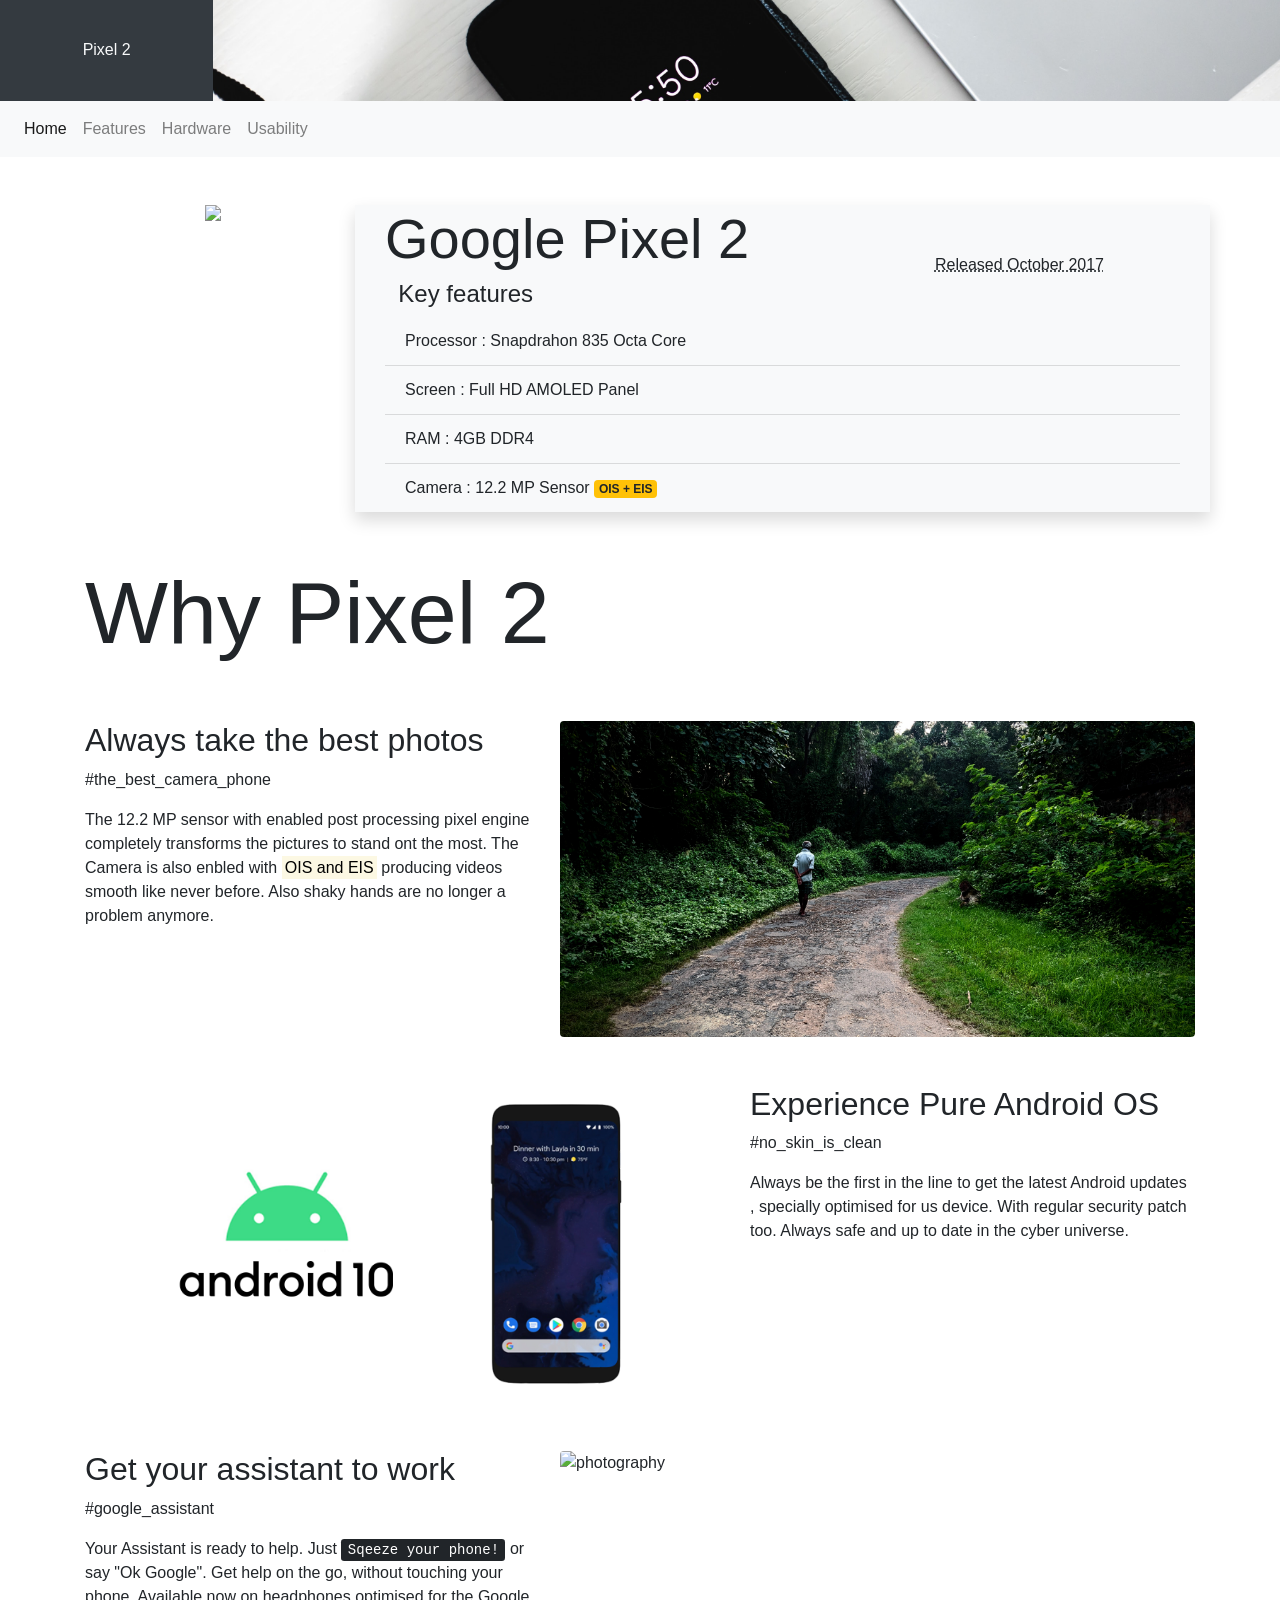
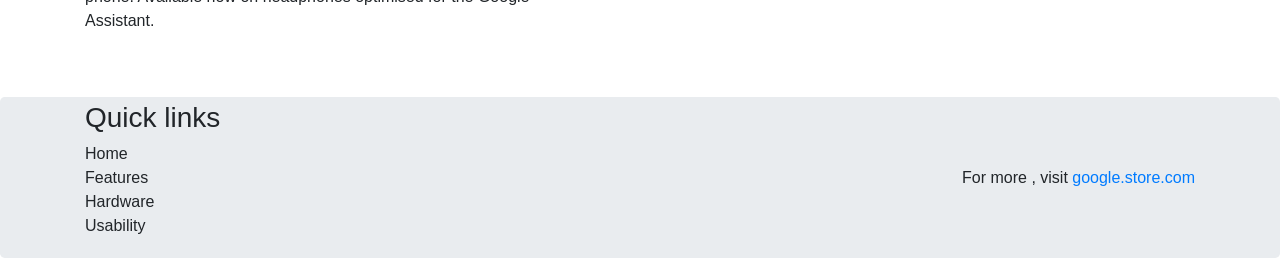
==== index.html @ 6c817c19 "Add files via upload" ====
<!doctype html>
<html lang="en">
  <head>
    <!-- Required meta tags -->
    <meta charset="utf-8">
    <meta name="viewport" content="width=device-width, initial-scale=1, shrink-to-fit=no">

    <!-- Bootstrap CSS -->
    <link rel="stylesheet" href="https://maxcdn.bootstrapcdn.com/bootstrap/4.0.0/css/bootstrap.min.css" integrity="sha384-Gn5384xqQ1aoWXA+058RXPxPg6fy4IWvTNh0E263XmFcJlSAwiGgFAW/dAiS6JXm" crossorigin="anonymous">
    <link rel="stylesheet" href="css/custom.css" >


    <title>Pixel 2</title>
  </head>
  <body>
    <div class="container-fluid">
      <div class="row" >

          <div class="container-fluid col-4 col-sm-2 py-5-custom text-center bg-dark text-light" id="pixel2">
            <p class="mb-0">Pixel 2</p>
          </div>
          
        <div class = "container-fluid col-8 col-sm-10 cover">
        
        </div>
      </div>
    </div>


    <nav class="navbar navbar-expand-sm bg-light navbar-light mb-5 sticky-top">
      <button class="navbar-toggler" type="button" data-toggle = "collapse" data-target = "#Navbar">
        <span class="navbar-toggler-icon"></span>
      </button>
      <h3 class="mr-auto ml-3 mb-0 d-sm-none">Home</h3>
      <div class="collapse navbar-collapse" id="Navbar">
        <ul class="navbar-nav">
          <li class="nav-item active">
            <a class="nav-link" href="#">Home</a>
          </li>
          <li class="nav-item">
            <a class="nav-link" href="#">Features</a>
          </li>
          <li class="nav-item">
            <a class="nav-link" href="#">Hardware</a>
          </li>
          <li class="nav-item">
            <a class="nav-link" href="#">Usability</a>
          </li>
        </ul>
      </div>
    </nav>


    
    

    <div class="container">
      <div class="row ">
        <div class="col-sm-3 d-flex justify-content-center">
            <img id="product-image" src="https://rukminim1.flixcart.com/image/832/832/j8esr680/mobile/f/m/d/google-pixel-2-na-original-imaeyfsxhfqwqbr5.jpeg?q=70" class="img-fluid">
        </div>
        <div class="col-sm-9 bg-light shadow ">
          <div class="container-fluid">


            <div class="row">
              <div class="col-8">
                <h1 class="display-4">Google Pixel 2 </h1>
              </div>
              <div class="col-4">
                <p class="mb-0 mt-5"><abbr title="3 years">Released October 2017</abbr></p>
              </div>
            </div>

            <div class="row">
              <div class=" col-6 ">
                <h4 class="text-weight-light">&nbsp Key features</h4>
              </div>
            </div>

            <div class="row">
              <div class=" col-12 ">
                <ul class="list-group list-group-flush">
                  <li class="list-group-item bg-light">Processor : Snapdrahon 835 Octa Core</li>
                  <li class="list-group-item bg-light">Screen : Full HD AMOLED Panel</li>
                  <li class="list-group-item bg-light">RAM : 4GB DDR4</li>
                  <li class="list-group-item bg-light">Camera : 12.2 MP Sensor <span class="badge badge-warning">OIS + EIS</span></li>
                </ul>
              </div>
            </div>

          </div>
        </div>

        <div class="container">
          <div class="row mt-5">
            
            <div class=" col-12">
              <h2 class="display-2" id = "why">Why Pixel 2</h2>
            </div>
        
          </div>
          <div class="row mt-5">
    
            <div class="col-sm-5">
              <h2>Always take the best photos</h2>
              <p mt-3><abbr>#the_best_camera_phone</abbr></p>
              <p>The 12.2 MP sensor with enabled post processing pixel engine completely 
                transforms the pictures to stand ont the most.
                The Camera is also enbled with <mark>OIS and EIS</mark> producing videos
                smooth like never before. Also shaky hands are no longer a problem anymore.
              </p>
            </div>

            <div class="col-sm-7">
              <img src = "images/photography.jpg" alt = "photography" class="rounded dblock mx-auto img-fluid">
            </div>
            

          </div>

          <div class="row mt-5">

            <div class="col-sm-7 order-2 order-sm-1">
              <img src = "images/android-10.jpg" alt = "photography" class="rounded dblock mx-auto img-fluid">
            </div>

            <div class="col-sm-5 order-1 order-sm-2">
              <h2>Experience Pure Android OS</h2>
              <p mt-3><abbr>#no_skin_is_clean</abbr></p>
              <p>
                Always be the first in the line to get the latest Android updates
                , specially optimised for us device. With regular security patch too.
                Always safe and up to date in the cyber universe.
              </p>
            </div>
            

          </div>

          <div class="row mt-5">

            <div class="col-sm-5">
              <h2>Get your assistant to work</h2>
              <p mt-3><abbr>#google_assistant</abbr></p>
              <p>
                Your Assistant is ready to help. Just <kbd>Sqeeze your phone!</kbd> or say "Ok Google".
                Get help on the go, without touching your phone.
                Available now on headphones optimised for the Google Assistant.
              </p>
            </div>
            
            <div class="col-sm-7">
              <img src = "https://miro.medium.com/max/1400/1*iQ7hgqKPFrL4UNUx3tS-lA.gif" alt = "photography" class="rounded dblock mx-auto img-fluid">
            </div>

          </div>


        </div>
      </div>
    </div>


    <footer class="jumbotron mt-5 pt-1 pb-1 mb-0">
      <div class="container">
        <div class="row align-items-center justify-content-between d-flex">

          <div class="col-sm-auto">
            <h3>Quick links</h3>
            <ul class="list-unstyled">
              <li>Home</li>
              <li>Features</li>
              <li>Hardware</li>
              <li>Usability</li>
            </ul>
          </div>

          <div class=" col-sm-auto">
            For more , visit <a href="#">google.store.com</a>

          </div>

        </div>
      </div>
    </footer>

  



    <!-- Optional JavaScript -->
    <!-- jQuery first, then Popper.js, then Bootstrap JS -->
    <script src="https://code.jquery.com/jquery-3.2.1.slim.min.js" integrity="sha384-KJ3o2DKtIkvYIK3UENzmM7KCkRr/rE9/Qpg6aAZGJwFDMVNA/GpGFF93hXpG5KkN" crossorigin="anonymous"></script>
    <script src="https://cdnjs.cloudflare.com/ajax/libs/popper.js/1.12.9/umd/popper.min.js" integrity="sha384-ApNbgh9B+Y1QKtv3Rn7W3mgPxhU9K/ScQsAP7hUibX39j7fakFPskvXusvfa0b4Q" crossorigin="anonymous"></script>
    <script src="https://maxcdn.bootstrapcdn.com/bootstrap/4.0.0/js/bootstrap.min.js" integrity="sha384-JZR6Spejh4U02d8jOt6vLEHfe/JQGiRRSQQxSfFWpi1MquVdAyjUar5+76PVCmYl" crossorigin="anonymous"></script>
  </body>
</html>
---- css/custom.css ----
.cover{
    background-image: url("../images/cover.jpg");
    background-size: cover;
    background-position: 0 -23vw;
}
.py-5-custom{
    padding-top: 3vw;
    padding-bottom: 3vw;
}
#pixel2{
    transition: .2s;
}
#product-image{
    max-width: 70% !important;
}
#pixel2:hover{
    background-color: #343a40b0 !important;
    color: #f8f9fa  !important;
    border-left: 2px solid rgb(0, 0, 0);
    border-right:2px solid rgb(0, 0, 0);
    
}
.shadow{
    box-shadow: 0 .5rem 1rem rgba(0,0,0,.15) !important;
}
#why{
    transition: 2s ;
}
#why:hover::after{
    content: " ? ";

}
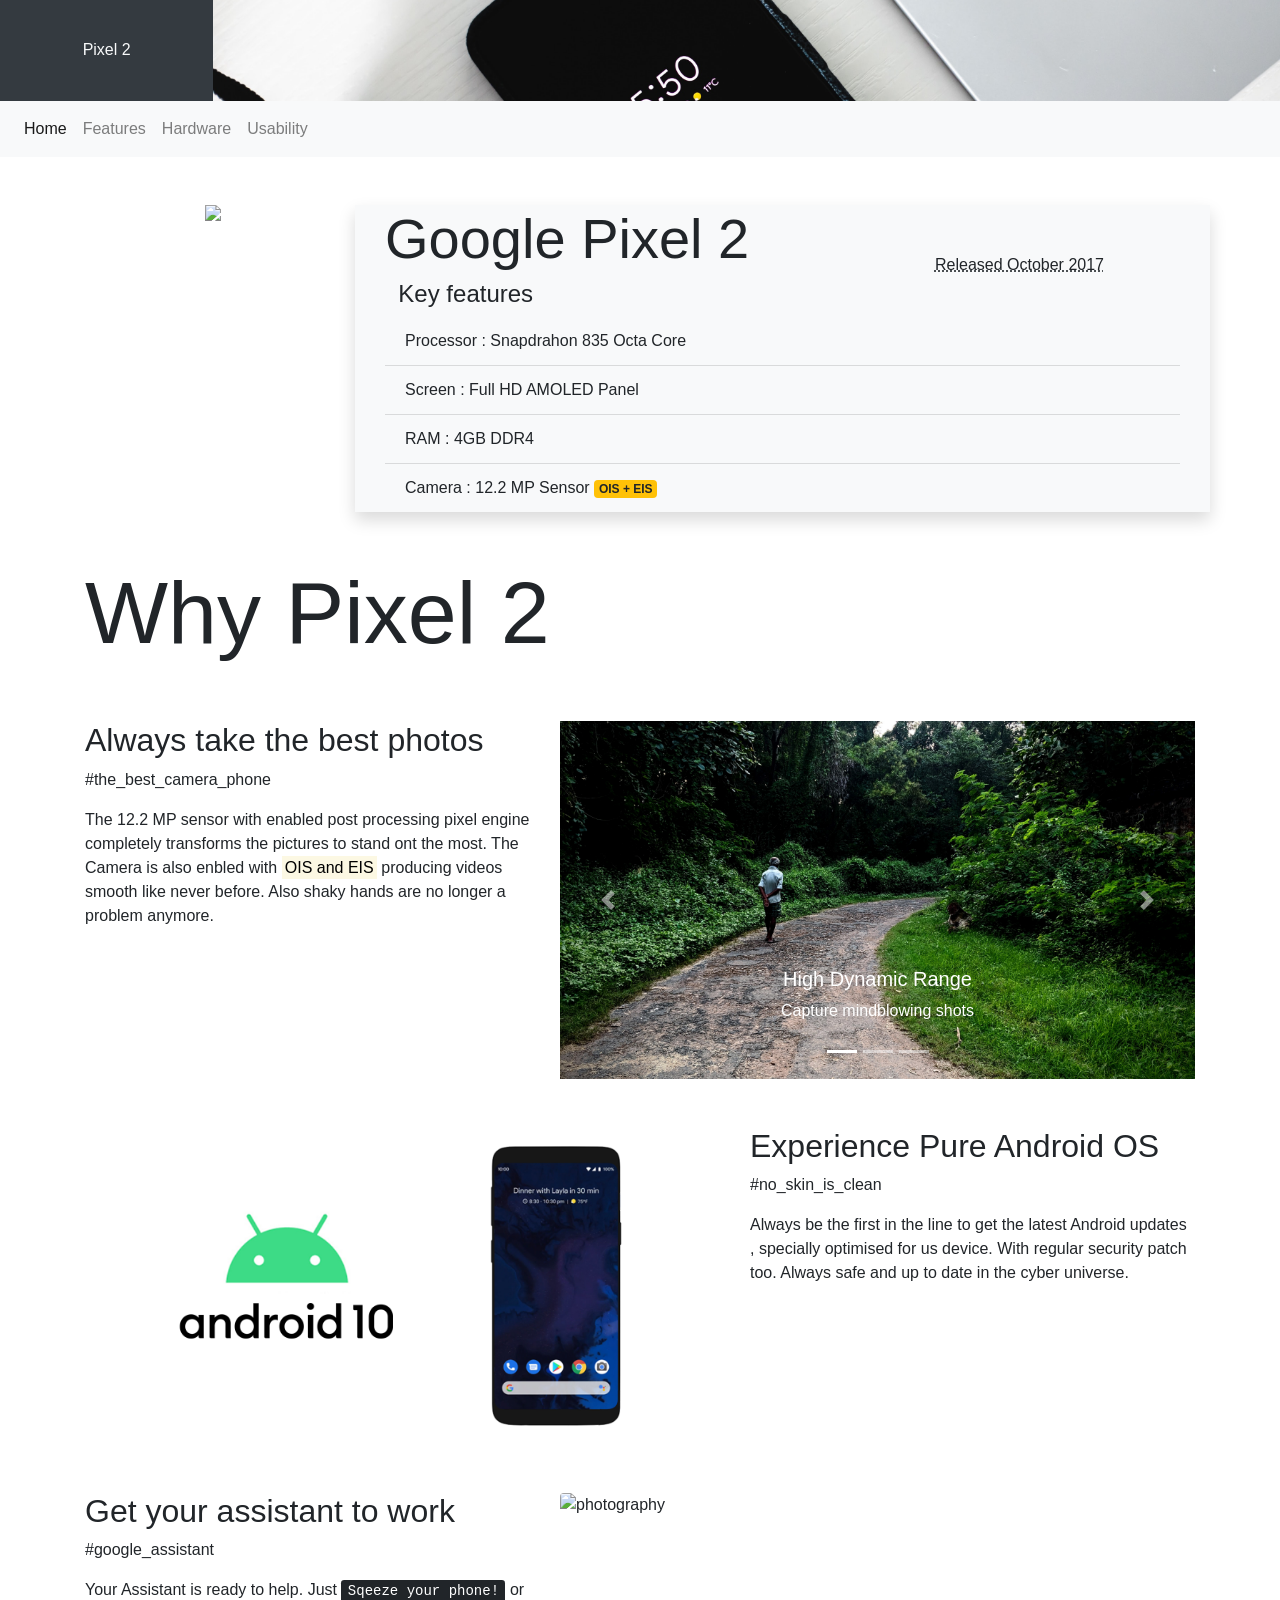
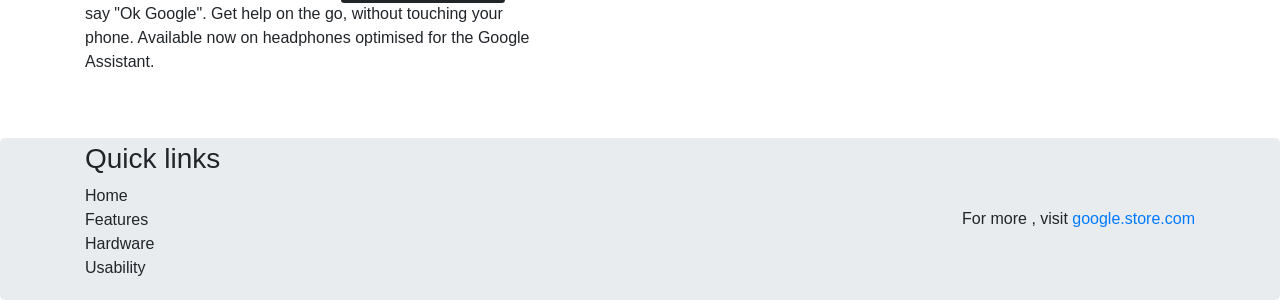
==== commit db37849a: "added slide show" ====
--- a/index.html
+++ b/index.html
@@ -114,10 +114,56 @@
               </p>
             </div>
 
+            <!-- <div class="col-sm-7">
+              <img src = "images/photography.jpg" alt = "photography" class="rounded dblock mx-auto img-fluid">
+            </div> -->
             <div class="col-sm-7">
-              <img src = "images/photography.jpg" alt = "photography" class="rounded dblock mx-auto img-fluid">
-            </div>
-            
+              <div id="photographyslides" class="carousel slide" data-ride="carousel">
+                <ol class="carousel-indicators">
+                  <li data-target="#photographyslides" data-slide-to="0" class="active"></li>
+                  <li data-target="#photographyslides" data-slide-to="1"></li>
+                  <li data-target="#photographyslides" data-slide-to="2"></li>
+                </ol>
+                <div class="carousel-inner">
+                  <div class="carousel-item active">
+                    <img class="d-block w-100" src="images/photography1.jpg" alt="First slide">
+                    <div class="carousel-caption d-none d-md-block">
+                      <h5>High Dynamic Range</h5>
+                      <p>Capture mindblowing shots</p>
+                    </div>
+                  </div>
+                  <div class="carousel-item">
+                    <img class="d-block w-100" src="images/photography2.jpg" alt="Second slide">
+                    <div class="carousel-caption d-none d-md-block">
+                      <h5>Stable shots</h5>
+                      <p>Capture on the go</p>
+                    </div>
+                  </div>
+                  <div class="carousel-item">
+                    <img class="d-block w-100" src="images/photography3.jpg" alt="Third slide">
+                    <div class="carousel-caption d-none d-md-block">
+                      <h5>Laser focus</h5>
+                      <p>Dont worry abiut focus</p>
+                    </div>
+                  </div>
+                  <div class="carousel-item">
+                    <img class="d-block w-100" src="images/photography4.jpg" alt="Fourth slide">
+                    <div class="carousel-caption d-none d-md-block">
+                      <h5>Accurate Colors</h5>
+                      <p>Capture colors right</p>
+                    </div>
+                  </div>
+                </div>
+                <a class="carousel-control-prev" href="#photographyslides" role="button" data-slide="prev">
+                  <span class="carousel-control-prev-icon" aria-hidden="true"></span>
+                  <span class="sr-only">Previous</span>
+                </a>
+                <a class="carousel-control-next" href="#photographyslides" role="button" data-slide="next">
+                  <span class="carousel-control-next-icon" aria-hidden="true"></span>
+                  <span class="sr-only">Next</span>
+                </a>
+              </div>
+            </div>
 
           </div>
 
--- a/css/custom.css
+++ b/css/custom.css
@@ -29,4 +29,4 @@
 #why:hover::after{
     content: " ? ";
 
-}+}
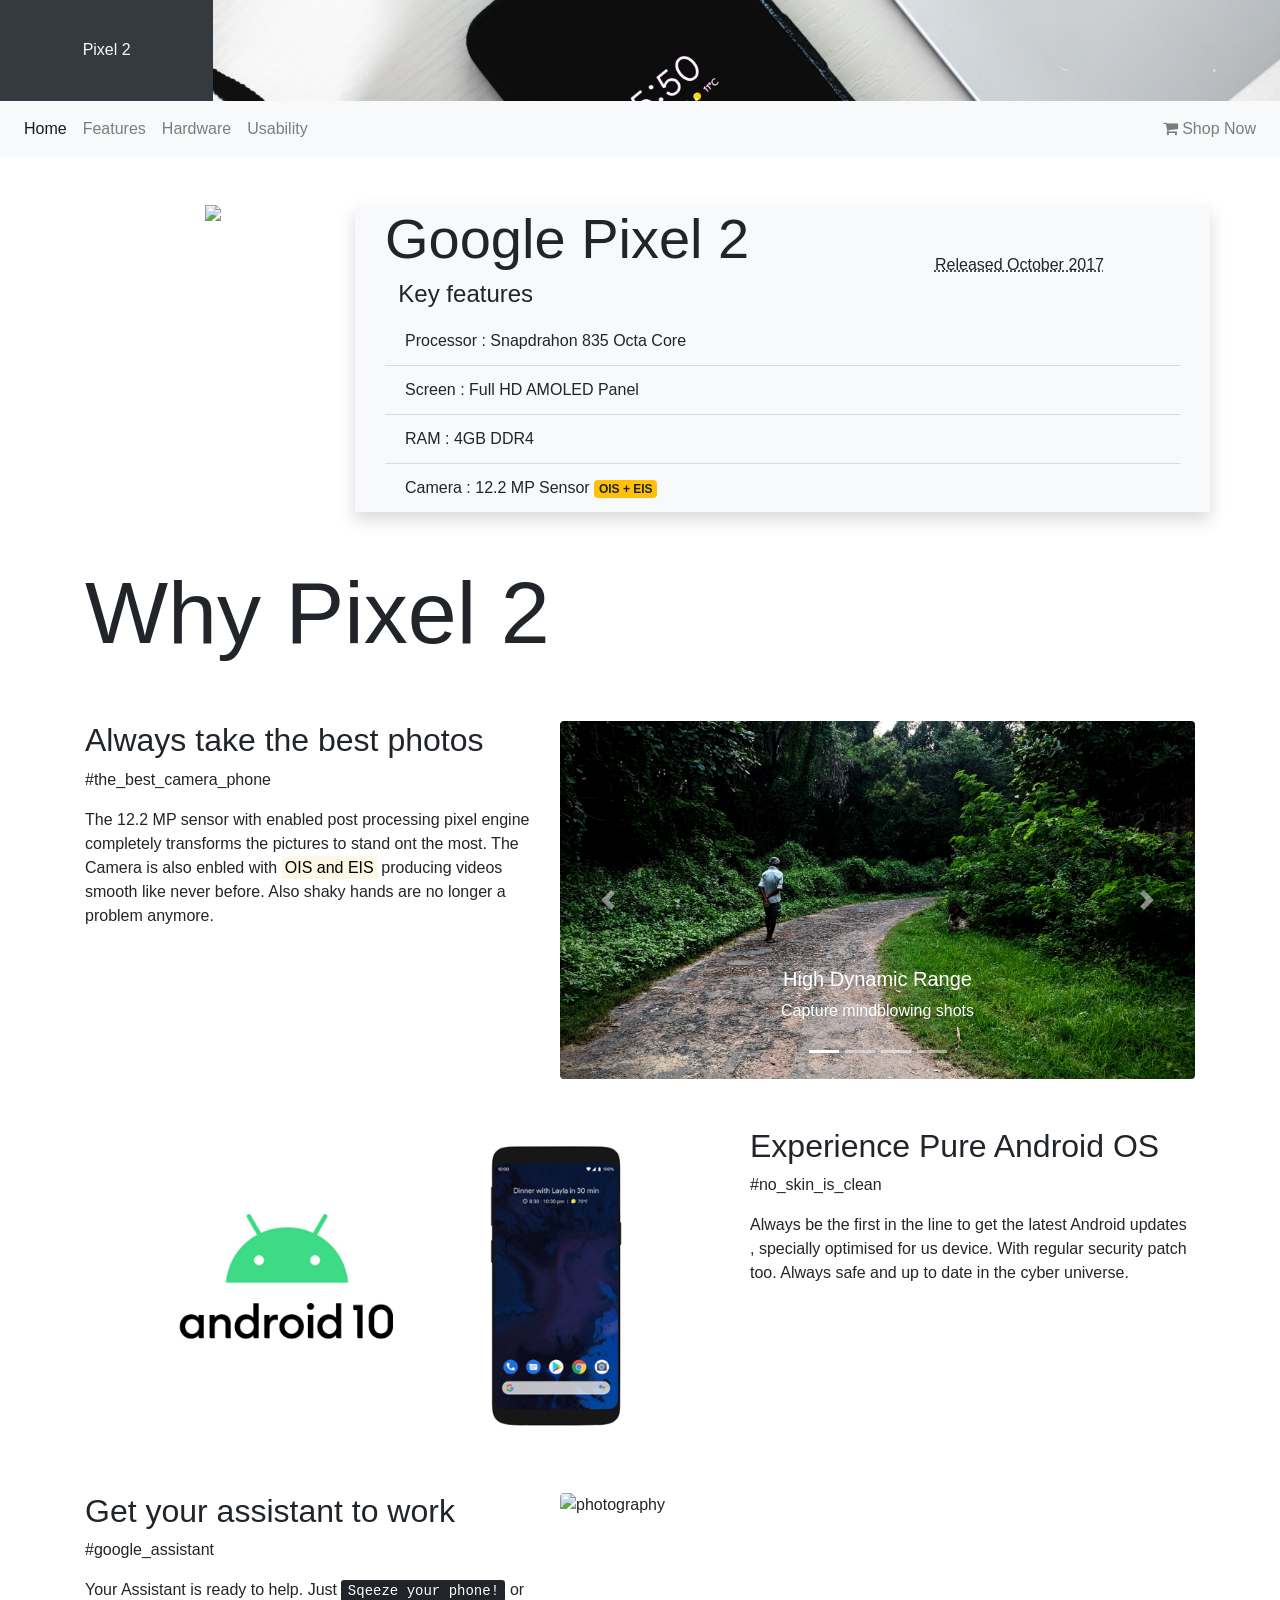
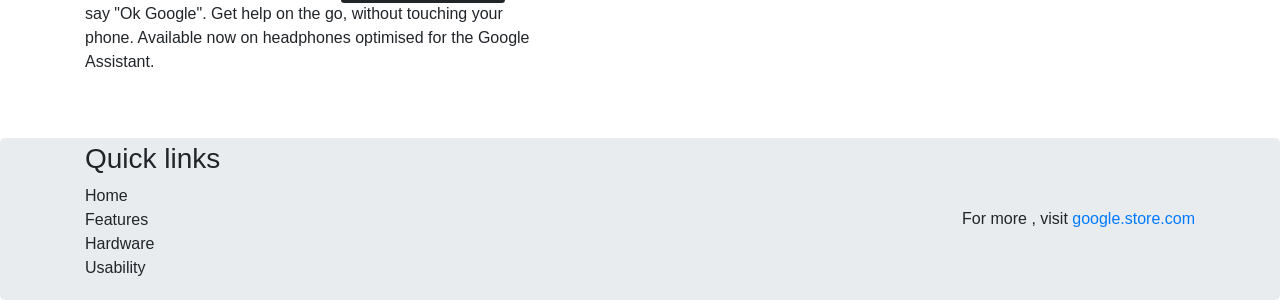
==== commit 79dc1740: "font awesome" ====
--- a/index.html
+++ b/index.html
@@ -10,6 +10,7 @@
     <!-- Bootstrap CSS -->
     <link rel="stylesheet" href="https://maxcdn.bootstrapcdn.com/bootstrap/4.0.0/css/bootstrap.min.css" integrity="sha384-Gn5384xqQ1aoWXA+058RXPxPg6fy4IWvTNh0E263XmFcJlSAwiGgFAW/dAiS6JXm" crossorigin="anonymous">
     <link rel="stylesheet" href="css/custom.css" >
+    <link rel="stylesheet" href="font-awesome/css/font-awesome.min.css" >
 
 
     <title>Pixel 2</title>
@@ -35,7 +36,7 @@
       </button>
       <h3 class="mr-auto ml-3 mb-0 d-sm-none">Home</h3>
       <div class="collapse navbar-collapse" id="Navbar">
-        <ul class="navbar-nav">
+        <ul class="navbar-nav justify-content-start mr-auto">
           <li class="nav-item active">
             <a class="nav-link" href="#">Home</a>
           </li>
@@ -47,6 +48,12 @@
           </li>
           <li class="nav-item">
             <a class="nav-link" href="#">Usability</a>
+          </li>
+        </ul>
+
+        <ul class="navbar-nav justify-content-end">
+          <li class="nav-item">
+            <a class="nav-link" href="#"><i class="fa fa-shopping-cart"></i> Shop Now</a>
           </li>
         </ul>
       </div>
@@ -123,31 +130,32 @@
                   <li data-target="#photographyslides" data-slide-to="0" class="active"></li>
                   <li data-target="#photographyslides" data-slide-to="1"></li>
                   <li data-target="#photographyslides" data-slide-to="2"></li>
+                  <li data-target="#photographyslides" data-slide-to="3"></li>
                 </ol>
                 <div class="carousel-inner">
                   <div class="carousel-item active">
-                    <img class="d-block w-100" src="images/photography1.jpg" alt="First slide">
+                    <img class="d-block w-100 rounded" src="images/photography1.jpg" alt="First slide">
                     <div class="carousel-caption d-none d-md-block">
                       <h5>High Dynamic Range</h5>
                       <p>Capture mindblowing shots</p>
                     </div>
                   </div>
                   <div class="carousel-item">
-                    <img class="d-block w-100" src="images/photography2.jpg" alt="Second slide">
+                    <img class="d-block w-100 rounded" src="images/photography2.jpg" alt="Second slide">
                     <div class="carousel-caption d-none d-md-block">
                       <h5>Stable shots</h5>
                       <p>Capture on the go</p>
                     </div>
                   </div>
                   <div class="carousel-item">
-                    <img class="d-block w-100" src="images/photography3.jpg" alt="Third slide">
+                    <img class="d-block w-100 rounded" src="images/photography3.jpg" alt="Third slide">
                     <div class="carousel-caption d-none d-md-block">
                       <h5>Laser focus</h5>
                       <p>Dont worry abiut focus</p>
                     </div>
                   </div>
                   <div class="carousel-item">
-                    <img class="d-block w-100" src="images/photography4.jpg" alt="Fourth slide">
+                    <img class="d-block w-100 rounded" src="images/photography4.jpg" alt="Fourth slide">
                     <div class="carousel-caption d-none d-md-block">
                       <h5>Accurate Colors</h5>
                       <p>Capture colors right</p>
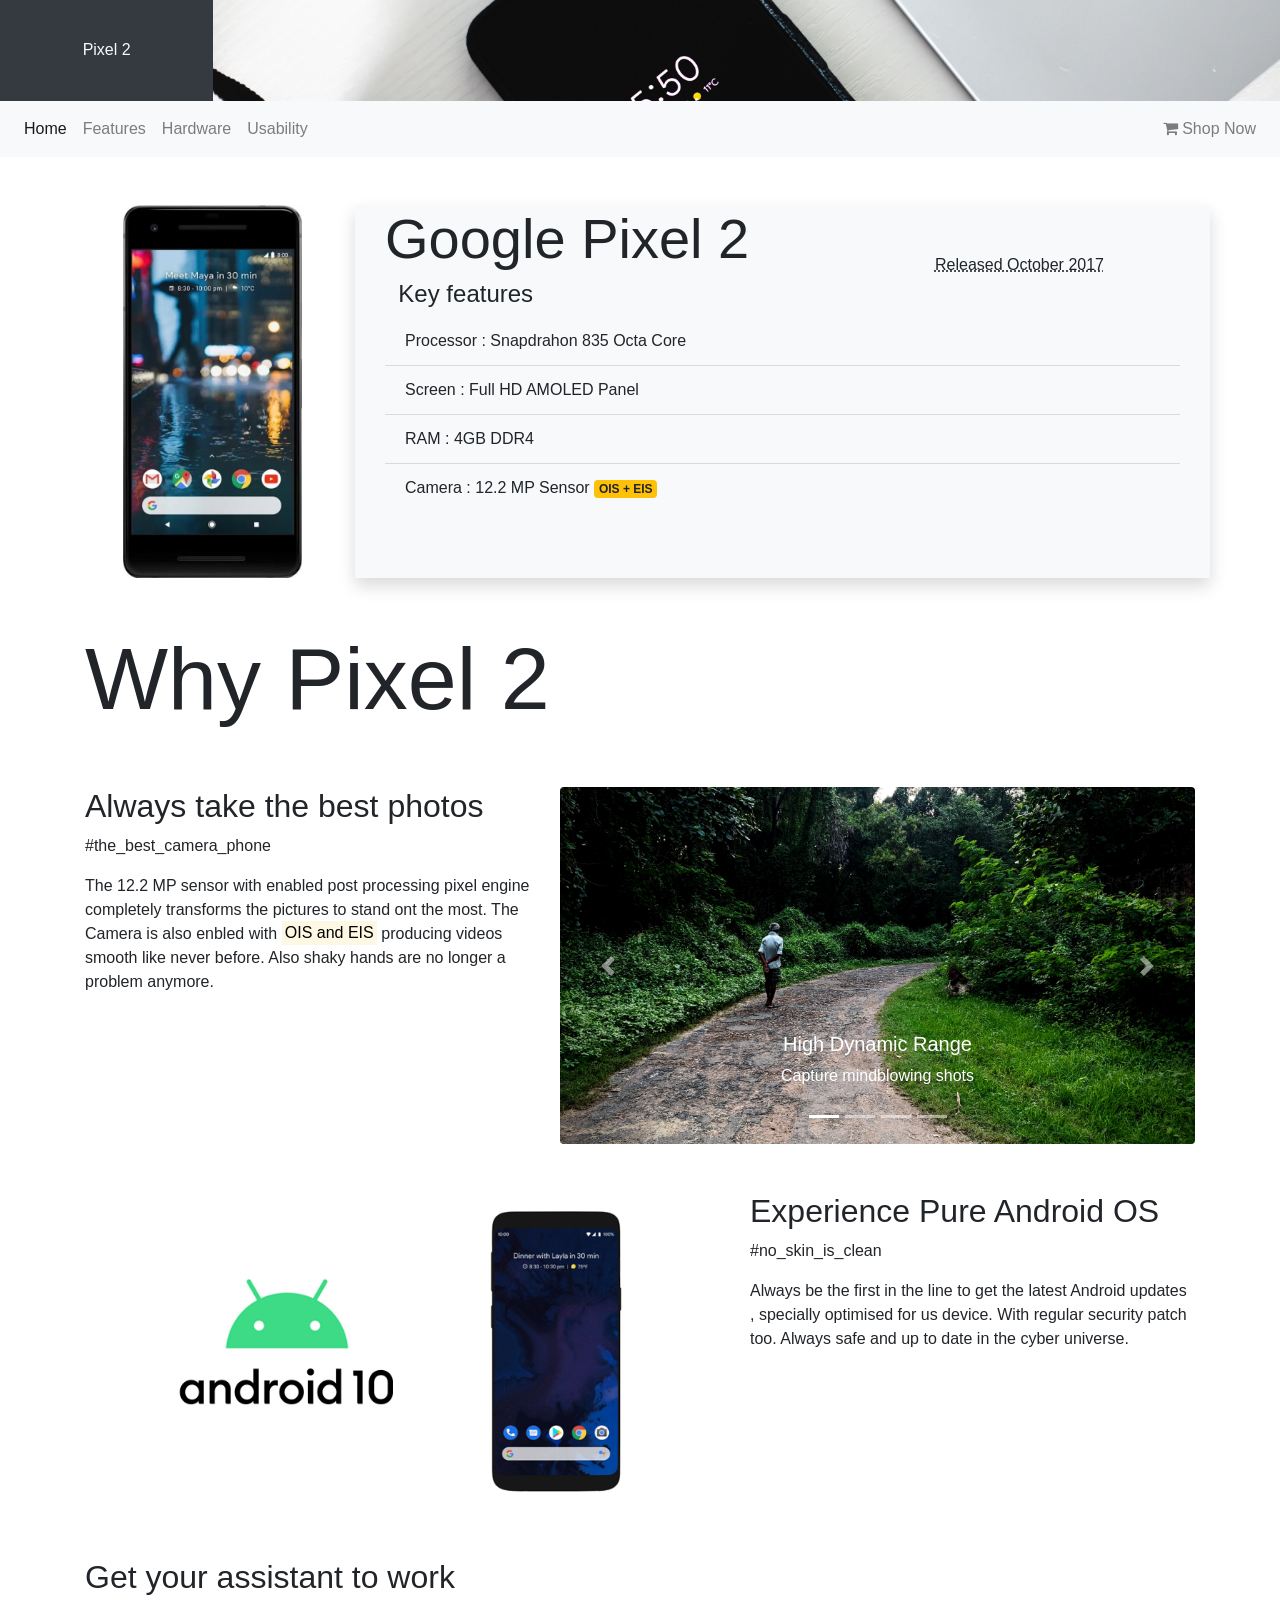
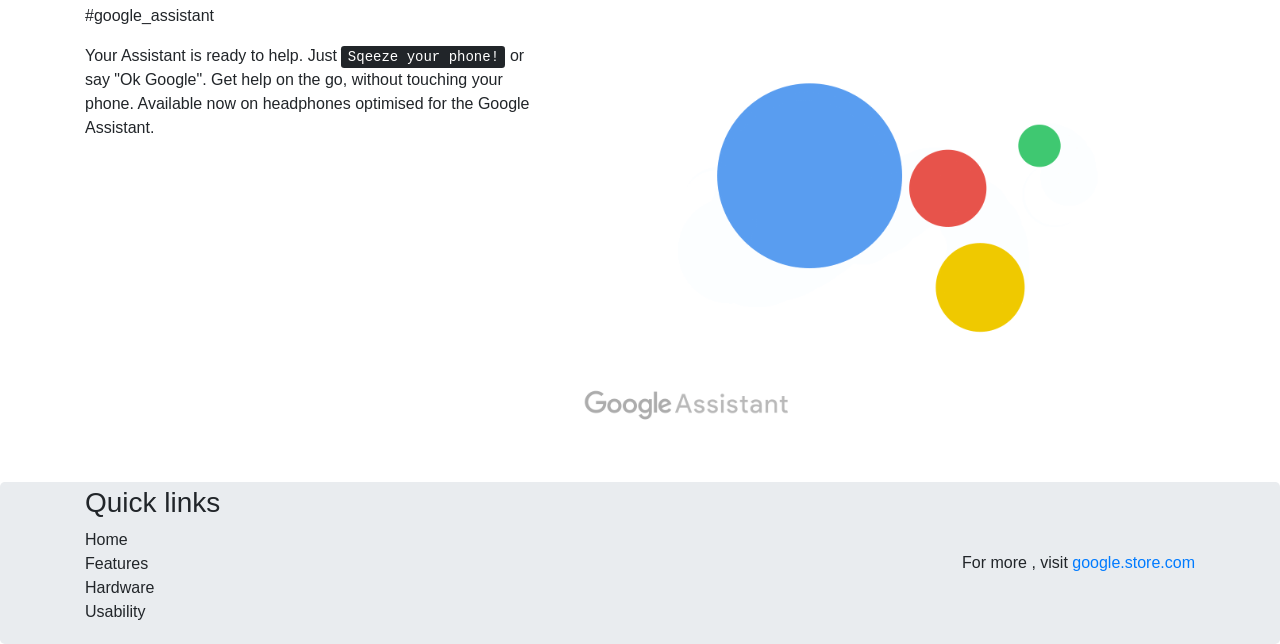
==== commit c5ba43aa: "usability and hardware" ====
--- a/index.html
+++ b/index.html
@@ -8,7 +8,8 @@
     <meta name="viewport" content="width=device-width, initial-scale=1, shrink-to-fit=no">
 
     <!-- Bootstrap CSS -->
-    <link rel="stylesheet" href="https://maxcdn.bootstrapcdn.com/bootstrap/4.0.0/css/bootstrap.min.css" integrity="sha384-Gn5384xqQ1aoWXA+058RXPxPg6fy4IWvTNh0E263XmFcJlSAwiGgFAW/dAiS6JXm" crossorigin="anonymous">
+    <!-- <link rel="stylesheet" href="https://maxcdn.bootstrapcdn.com/bootstrap/4.0.0/css/bootstrap.min.css" integrity="sha384-Gn5384xqQ1aoWXA+058RXPxPg6fy4IWvTNh0E263XmFcJlSAwiGgFAW/dAiS6JXm" crossorigin="anonymous"> -->
+    <link rel="stylesheet" href="modules/bootstrap/dist/css/bootstrap.min.css" >
     <link rel="stylesheet" href="css/custom.css" >
     <link rel="stylesheet" href="font-awesome/css/font-awesome.min.css" >
 
@@ -44,20 +45,72 @@
             <a class="nav-link" href="#">Features</a>
           </li>
           <li class="nav-item">
-            <a class="nav-link" href="#">Hardware</a>
+            <a class="nav-link" href="hardware.html">Hardware</a>
           </li>
           <li class="nav-item">
-            <a class="nav-link" href="#">Usability</a>
+            <a class="nav-link" href="usability.html">Usability</a>
           </li>
         </ul>
 
         <ul class="navbar-nav justify-content-end">
           <li class="nav-item">
-            <a class="nav-link" href="#"><i class="fa fa-shopping-cart"></i> Shop Now</a>
+            <a class="nav-link " type="button" data-target="#shopnow" data-toggle="modal"><i class="fa fa-shopping-cart"></i> Shop Now</a>
           </li>
         </ul>
       </div>
     </nav>
+
+    <div id="shopnow" class="modal fade" role="dialog">
+      <div class="modal-dialog" role="content">
+        <div class="modal-content" >
+          <div class="modal-header bg-light">
+            <h4 class="modal-title">Shop Now</h4>
+            <button class="close" data-dismiss = "modal"><span>&times;</span></button>
+          </div>
+          <div class="modal-body">
+            <form>
+              <div class="row form-group">
+                <label for="name" class="col-sm-4 col-form-label">Name</label>
+                <div class="col-sm-8">
+                  <input type="text" name="name" placeholder="Name" class="form-control">
+                </div>
+              </div>
+              <div class="row form-group">
+                <label for="lastname" class="col-sm-4 col-form-label">Last Name</label>
+                <div class="col-sm-8">
+                  <input type 
+                  = "text" name = "lastname" placeholder = "Last Name" class = "form-control">
+                </div>
+              </div>
+              <div class="row form-group">
+                <label for="phone" class="col-sm-4 col-form-label">Phone</label>
+                <div class="col-sm-8">
+                  <input type="num" name="phone" placeholder="Phone No." class="form-control">
+                </div>
+              </div>
+              <div class="row form-group">
+                <label for="email" class="col-sm-4 col-form-label">Email ID</label>
+                <div class="col-sm-8">
+                  <input type="text" name="email" placeholder="example@abc.com" class="form-control">
+                </div>
+              </div>
+              <div class="row form-group">
+                <label for="country" class="col-sm-4 col-form-label">Country</label>
+                <div class="col-sm-8">
+                  <select class="form-control">
+                    <option>India</option>
+                    <option>USA</option>
+                    <option>Russia</option>
+                    <option>Germany</option>
+                    <option>France</option>
+                  </select>
+                </div>
+              </div>
+            </form>
+          </div>
+        </div>
+      </div>
+    </div>
 
 
     
@@ -66,7 +119,8 @@
     <div class="container">
       <div class="row ">
         <div class="col-sm-3 d-flex justify-content-center">
-            <img id="product-image" src="https://rukminim1.flixcart.com/image/832/832/j8esr680/mobile/f/m/d/google-pixel-2-na-original-imaeyfsxhfqwqbr5.jpeg?q=70" class="img-fluid">
+            <!-- <img id="product-image" src="https://rukminim1.flixcart.com/image/832/832/j8esr680/mobile/f/m/d/google-pixel-2-na-original-imaeyfsxhfqwqbr5.jpeg?q=70" class="img-fluid"> -->
+            <img id="product-image" src="images/pixel2.jpg" class="img-fluid">
         </div>
         <div class="col-sm-9 bg-light shadow ">
           <div class="container-fluid">
@@ -125,7 +179,7 @@
               <img src = "images/photography.jpg" alt = "photography" class="rounded dblock mx-auto img-fluid">
             </div> -->
             <div class="col-sm-7">
-              <div id="photographyslides" class="carousel slide" data-ride="carousel">
+              <div id="photographyslides" class="carousel slide" >
                 <ol class="carousel-indicators">
                   <li data-target="#photographyslides" data-slide-to="0" class="active"></li>
                   <li data-target="#photographyslides" data-slide-to="1"></li>
@@ -207,7 +261,8 @@
             </div>
             
             <div class="col-sm-7">
-              <img src = "https://miro.medium.com/max/1400/1*iQ7hgqKPFrL4UNUx3tS-lA.gif" alt = "photography" class="rounded dblock mx-auto img-fluid">
+              <!-- <img src = "https://miro.medium.com/max/1400/1*iQ7hgqKPFrL4UNUx3tS-lA.gif" alt = "photography" class="rounded dblock mx-auto img-fluid"> -->
+              <img src = "images/assistant.gif" alt = "photography" class="rounded dblock mx-auto img-fluid">
             </div>
 
           </div>
@@ -247,9 +302,18 @@
 
     <!-- Optional JavaScript -->
     <!-- jQuery first, then Popper.js, then Bootstrap JS -->
-    <script src="https://code.jquery.com/jquery-3.2.1.slim.min.js" integrity="sha384-KJ3o2DKtIkvYIK3UENzmM7KCkRr/rE9/Qpg6aAZGJwFDMVNA/GpGFF93hXpG5KkN" crossorigin="anonymous"></script>
+    <!-- <script src="https://code.jquery.com/jquery-3.2.1.slim.min.js" integrity="sha384-KJ3o2DKtIkvYIK3UENzmM7KCkRr/rE9/Qpg6aAZGJwFDMVNA/GpGFF93hXpG5KkN" crossorigin="anonymous"></script>
     <script src="https://cdnjs.cloudflare.com/ajax/libs/popper.js/1.12.9/umd/popper.min.js" integrity="sha384-ApNbgh9B+Y1QKtv3Rn7W3mgPxhU9K/ScQsAP7hUibX39j7fakFPskvXusvfa0b4Q" crossorigin="anonymous"></script>
-    <script src="https://maxcdn.bootstrapcdn.com/bootstrap/4.0.0/js/bootstrap.min.js" integrity="sha384-JZR6Spejh4U02d8jOt6vLEHfe/JQGiRRSQQxSfFWpi1MquVdAyjUar5+76PVCmYl" crossorigin="anonymous"></script>
+    <script src="https://maxcdn.bootstrapcdn.com/bootstrap/4.0.0/js/bootstrap.min.js" integrity="sha384-JZR6Spejh4U02d8jOt6vLEHfe/JQGiRRSQQxSfFWpi1MquVdAyjUar5+76PVCmYl" crossorigin="anonymous"></script> -->
+    <script src="modules/jquery/dist/jquery.slim.min.js"></script>
+    <script src="modules/popper.js/dist/umd/popper.min.js"></script>
+    <script src="modules/bootstrap/dist/js/bootstrap.min.js"></script>
+    <script>
+      $(document).ready(function(){
+        $("#photographyslides").carousel( { interval: 2000  } );
+        $("#photographyslides").carousel('cycle');
+      });
+    </script>
   </body>
 </html>
 
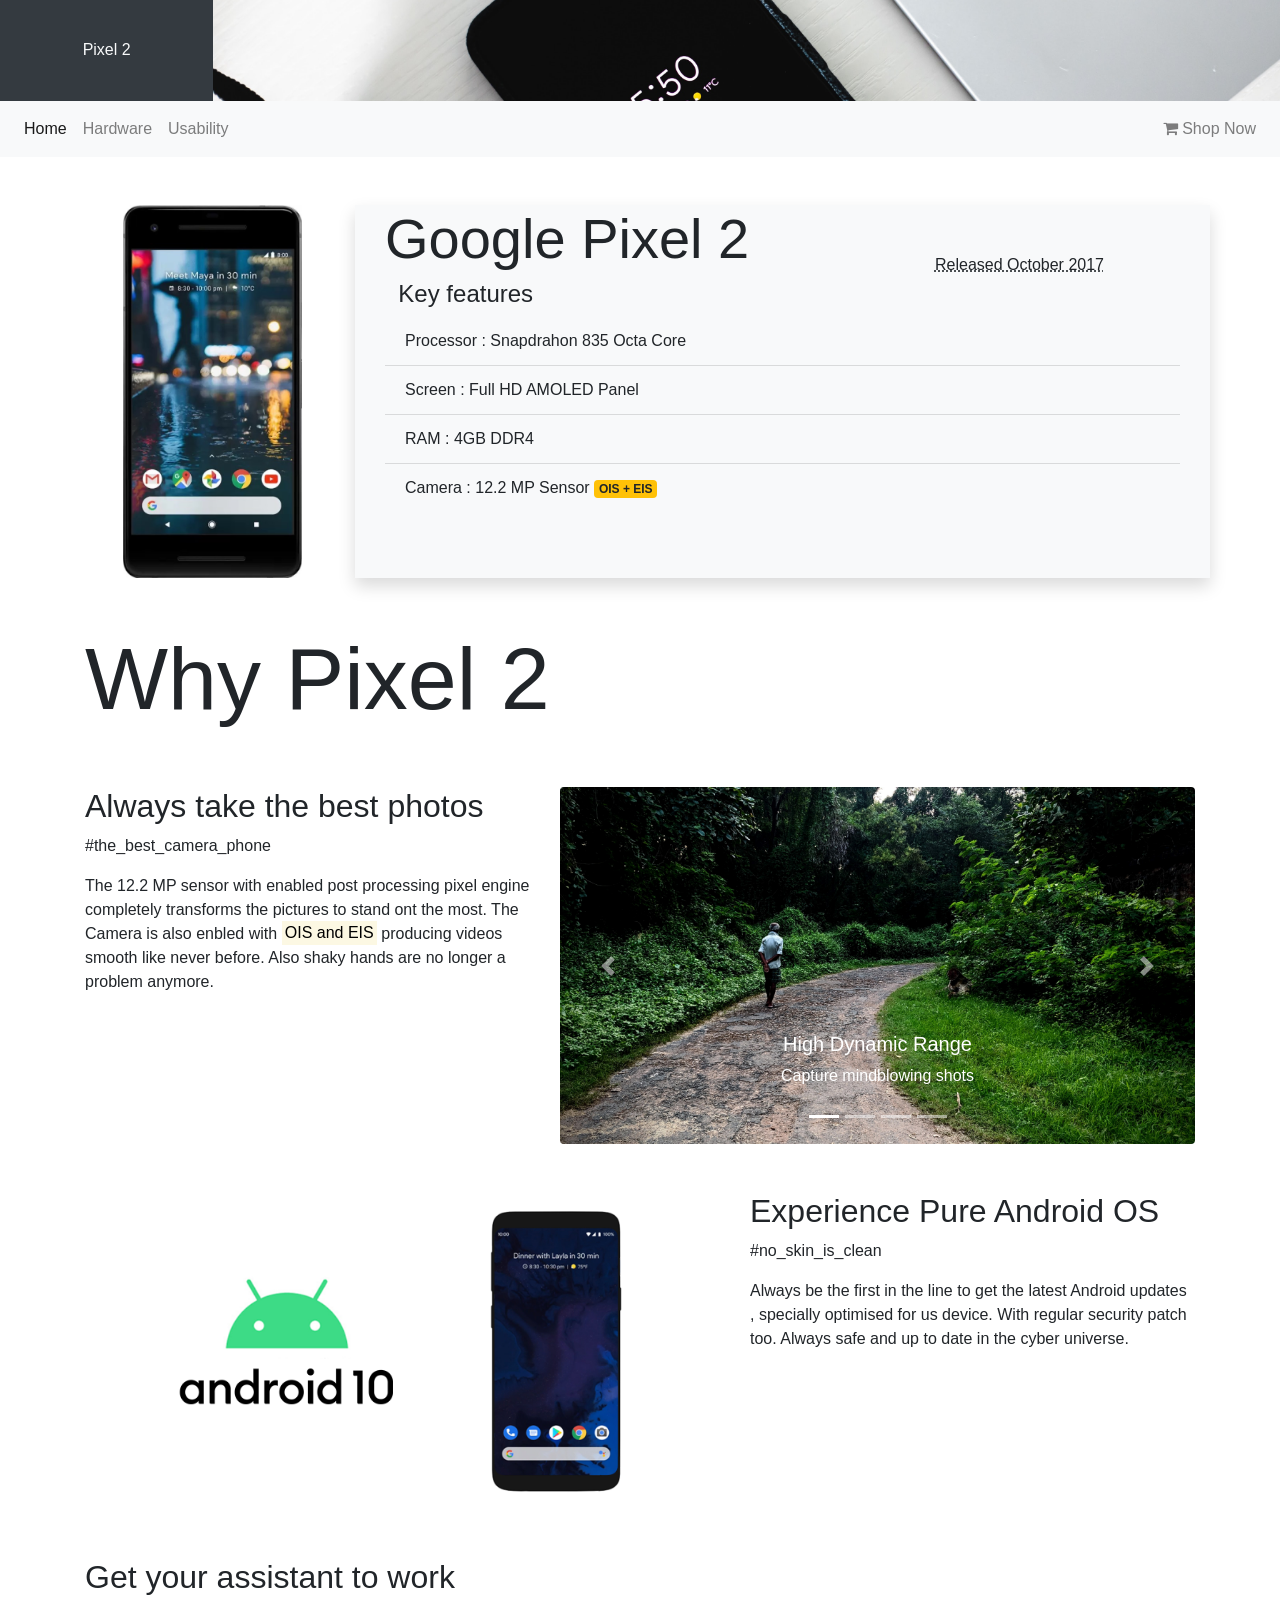
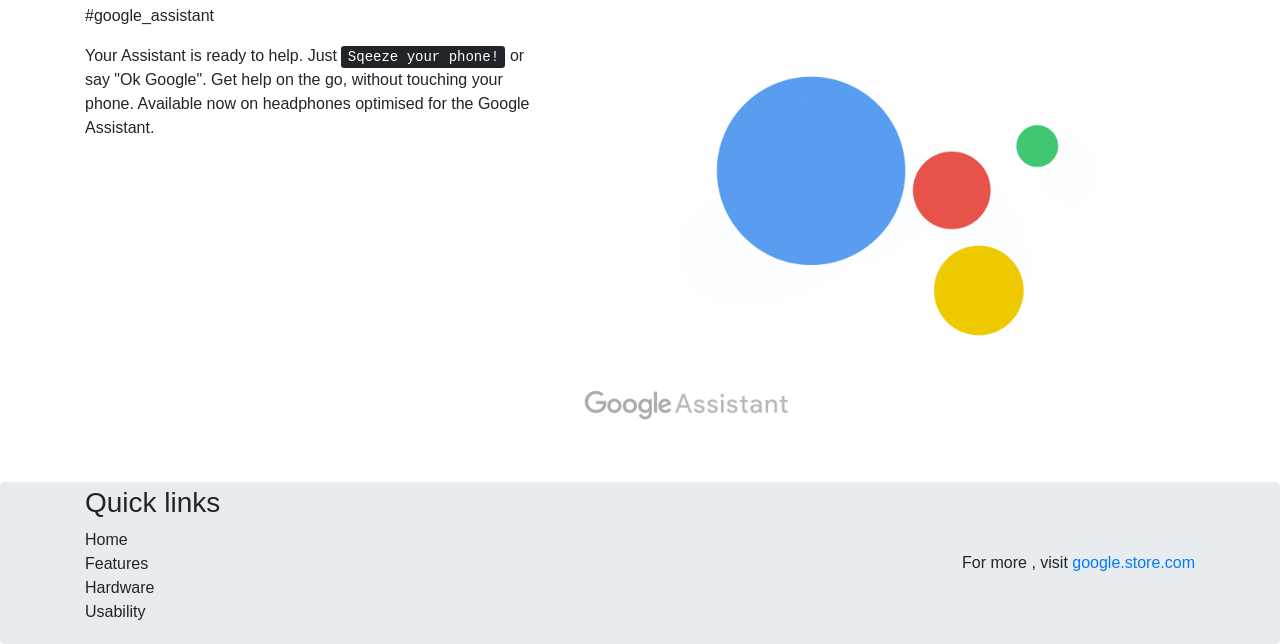
==== commit c538f97c: "home link" ====
--- a/index.html
+++ b/index.html
@@ -19,10 +19,11 @@
   <body>
     <div class="container-fluid">
       <div class="row" >
-
-          <div class="container-fluid col-4 col-sm-2 py-5-custom text-center bg-dark text-light" id="pixel2">
-            <p class="mb-0">Pixel 2</p>
-          </div>
+          
+        <div class="container-fluid col-4 col-sm-2 py-5-custom text-center bg-dark text-light" id="pixel2">
+          <p class="mb-0">Pixel 2</p>
+        </div>
+          
           
         <div class = "container-fluid col-8 col-sm-10 cover">
         
@@ -40,9 +41,6 @@
         <ul class="navbar-nav justify-content-start mr-auto">
           <li class="nav-item active">
             <a class="nav-link" href="#">Home</a>
-          </li>
-          <li class="nav-item">
-            <a class="nav-link" href="#">Features</a>
           </li>
           <li class="nav-item">
             <a class="nav-link" href="hardware.html">Hardware</a>
@@ -313,6 +311,14 @@
         $("#photographyslides").carousel( { interval: 2000  } );
         $("#photographyslides").carousel('cycle');
       });
+
+      $("#pixel2").click(function(){
+        load("index.html"); 
+      });
+      $("#pixel2").click(function(){
+        window.location.href = 'index.html';
+        return false;
+      });
     </script>
   </body>
 </html>
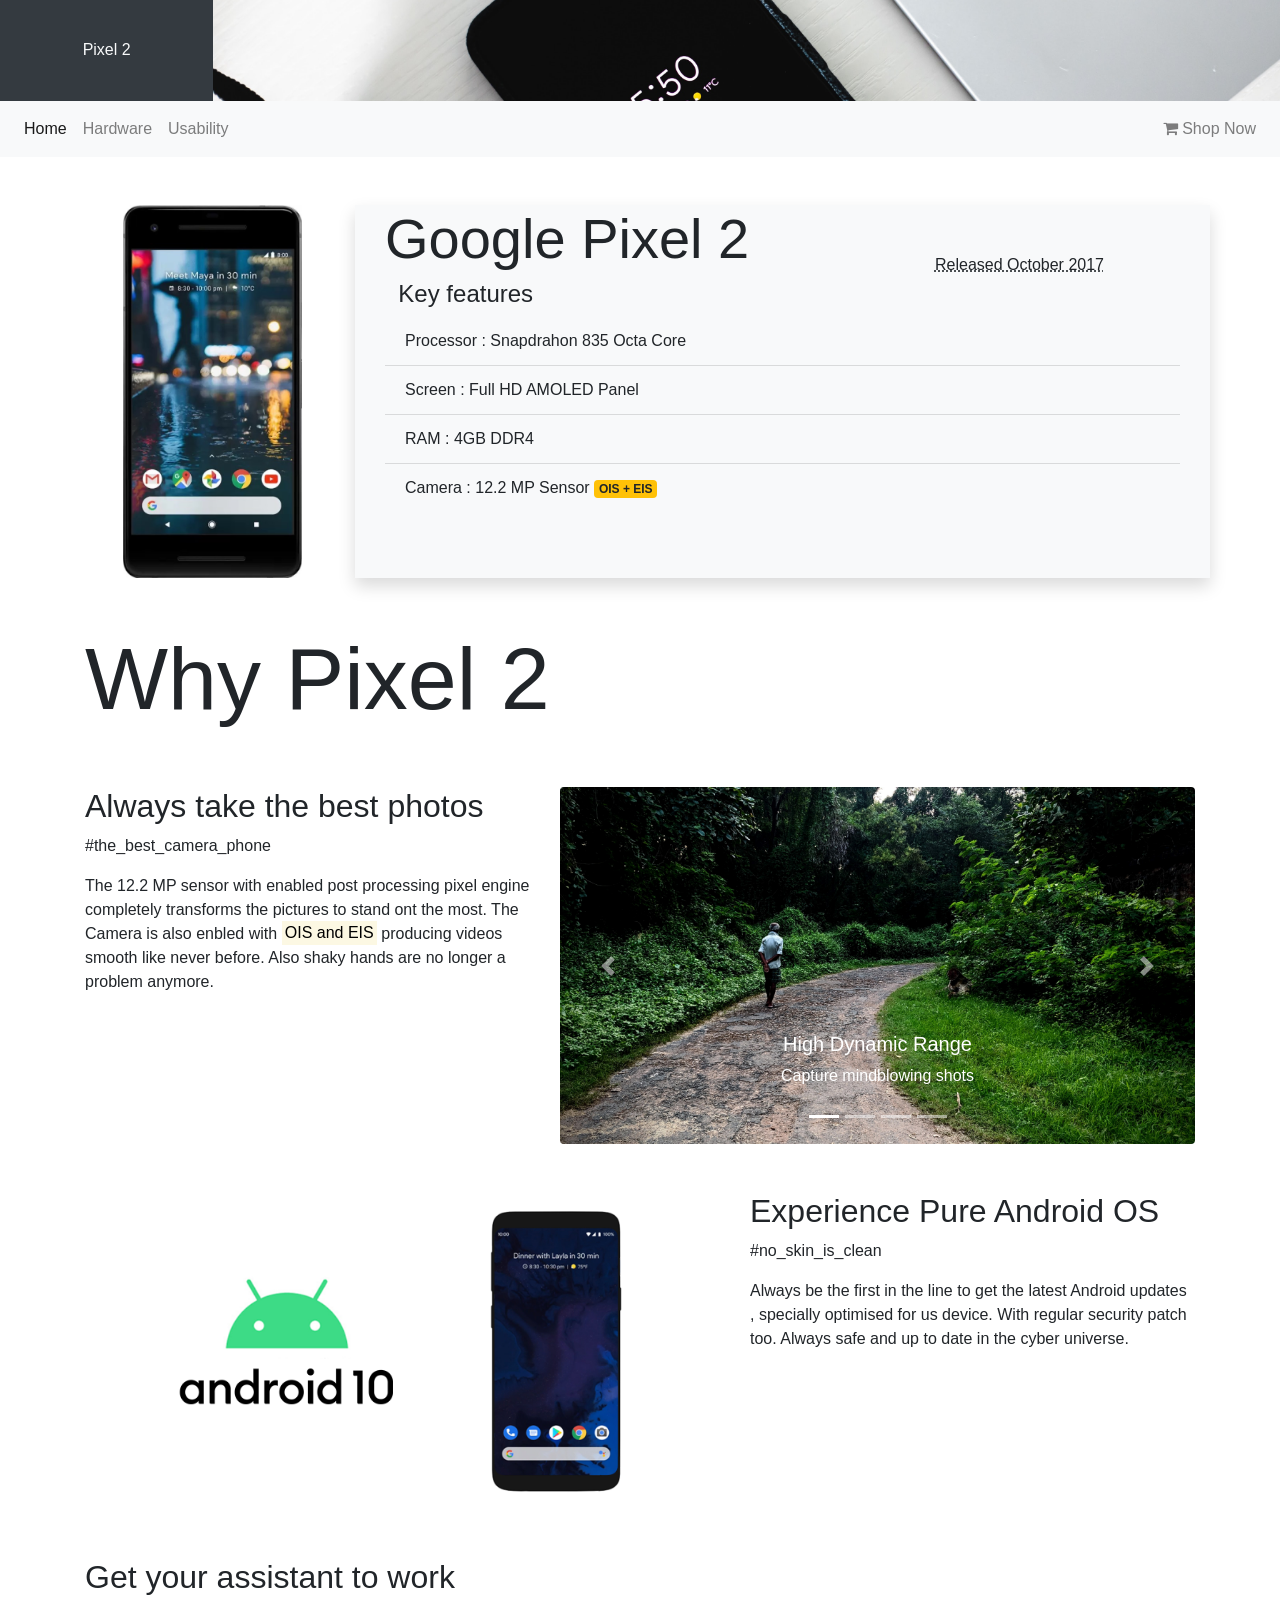
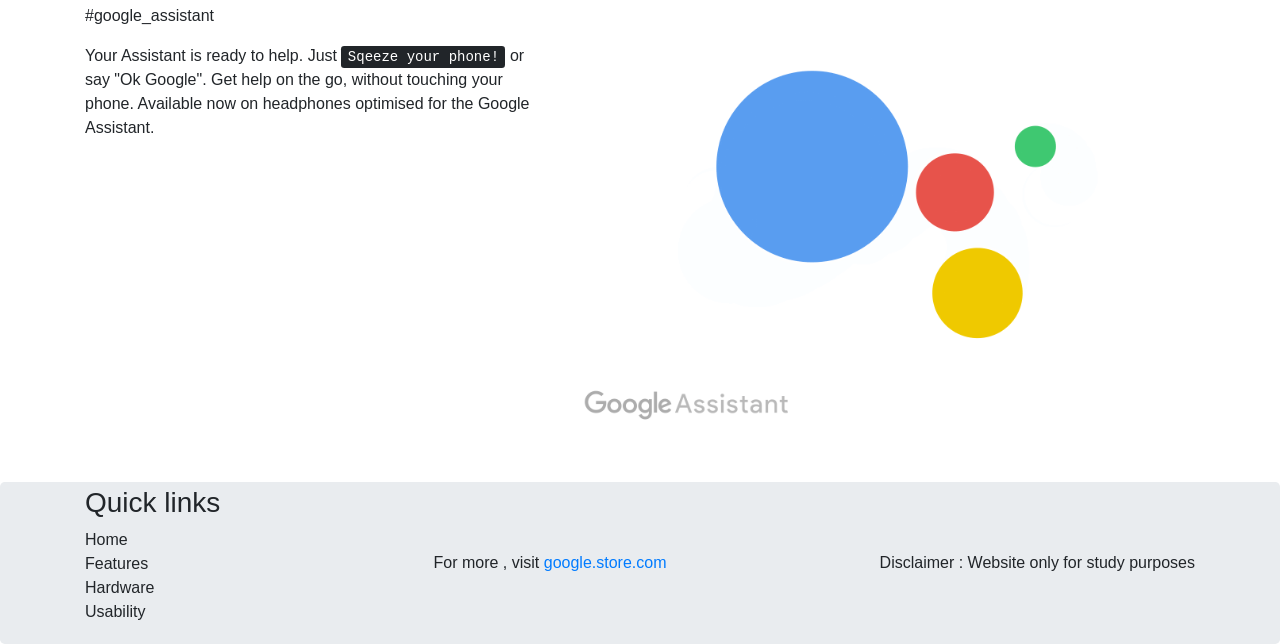
==== commit 3066f96f: "disclaimer" ====
--- a/index.html
+++ b/index.html
@@ -289,6 +289,9 @@
             For more , visit <a href="#">google.store.com</a>
 
           </div>
+          <div class=" col-sm-auto">
+            Disclaimer : Website only for study purposes
+          </div>
 
         </div>
       </div>
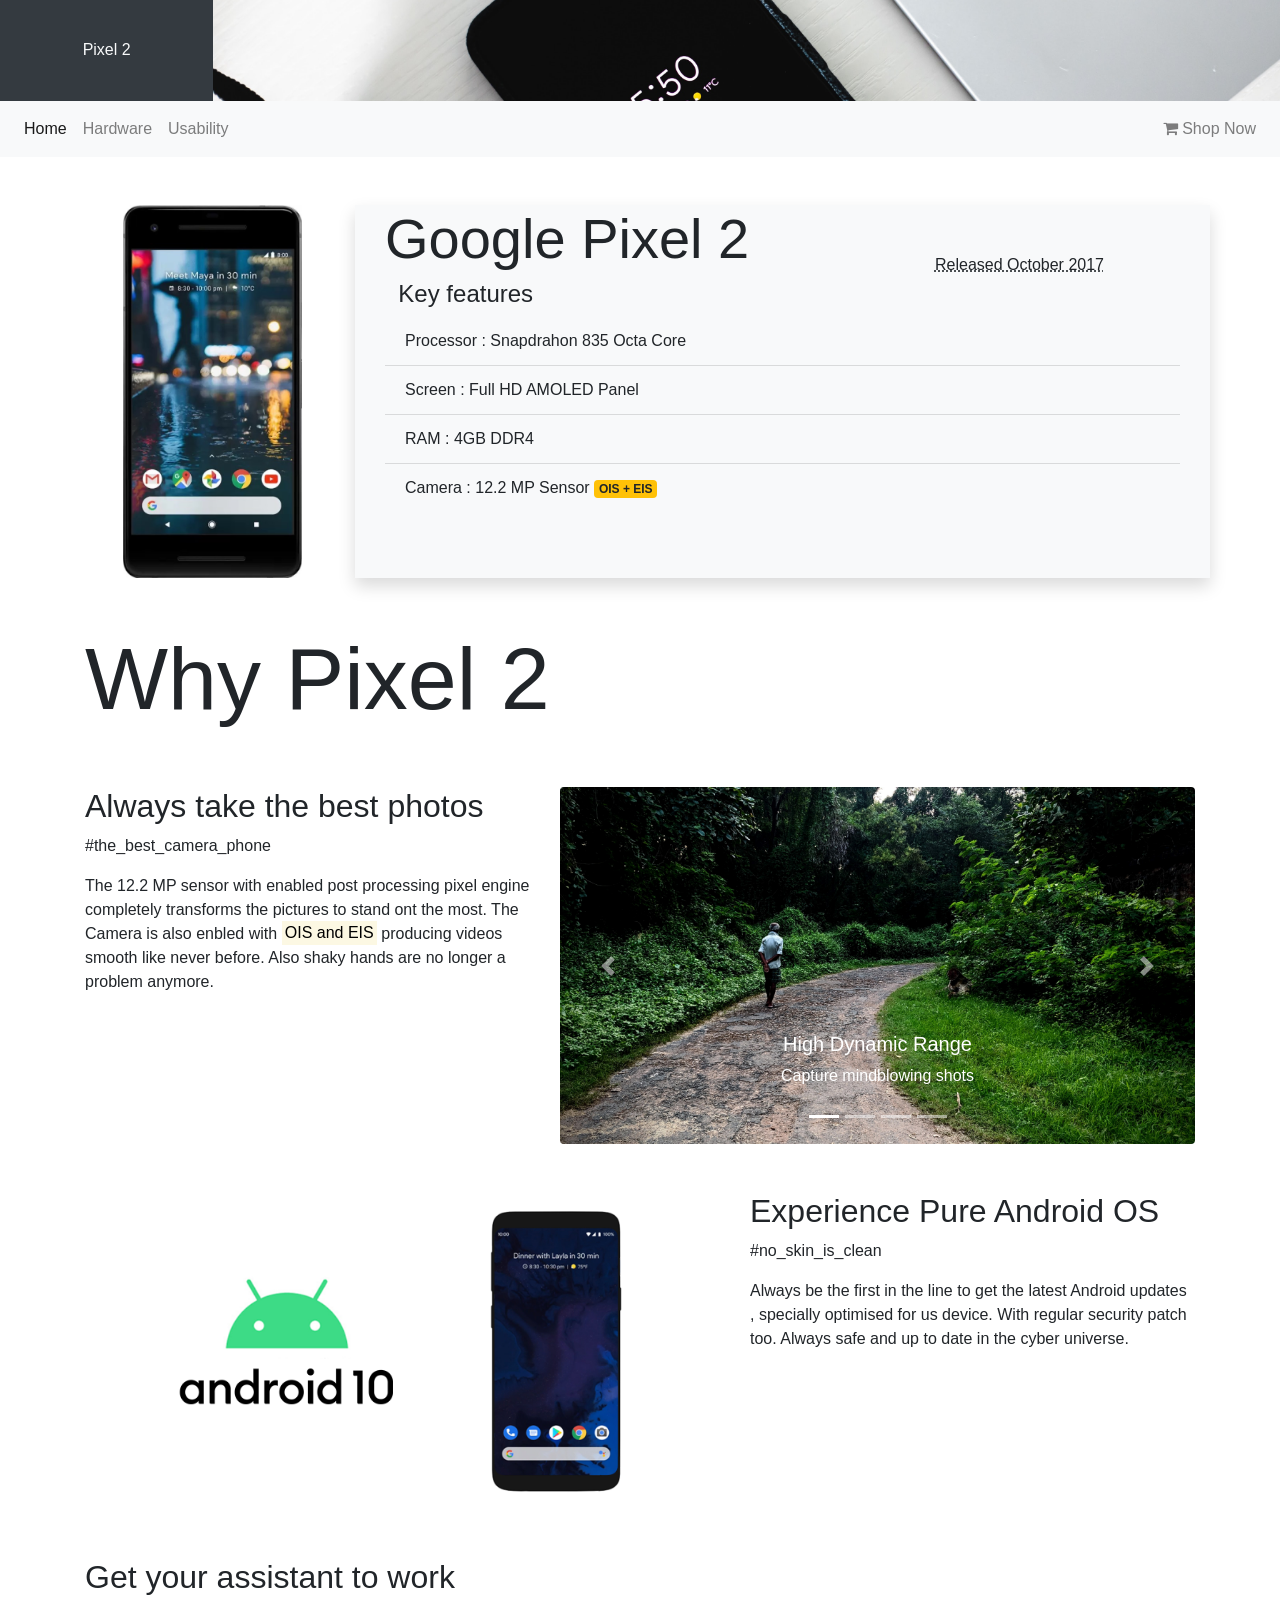
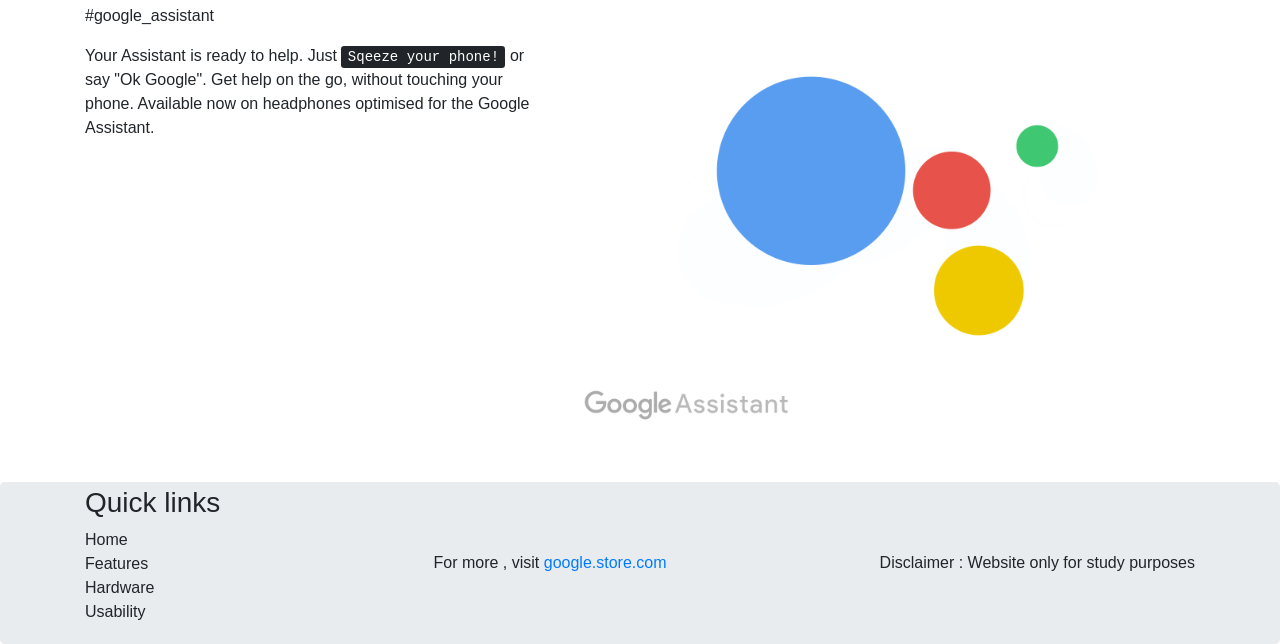
==== commit 93a8204c: "tel" ====
--- a/index.html
+++ b/index.html
@@ -83,7 +83,7 @@
               <div class="row form-group">
                 <label for="phone" class="col-sm-4 col-form-label">Phone</label>
                 <div class="col-sm-8">
-                  <input type="num" name="phone" placeholder="Phone No." class="form-control">
+                  <input type="tel" name="phone" placeholder="Phone No." class="form-control">
                 </div>
               </div>
               <div class="row form-group">
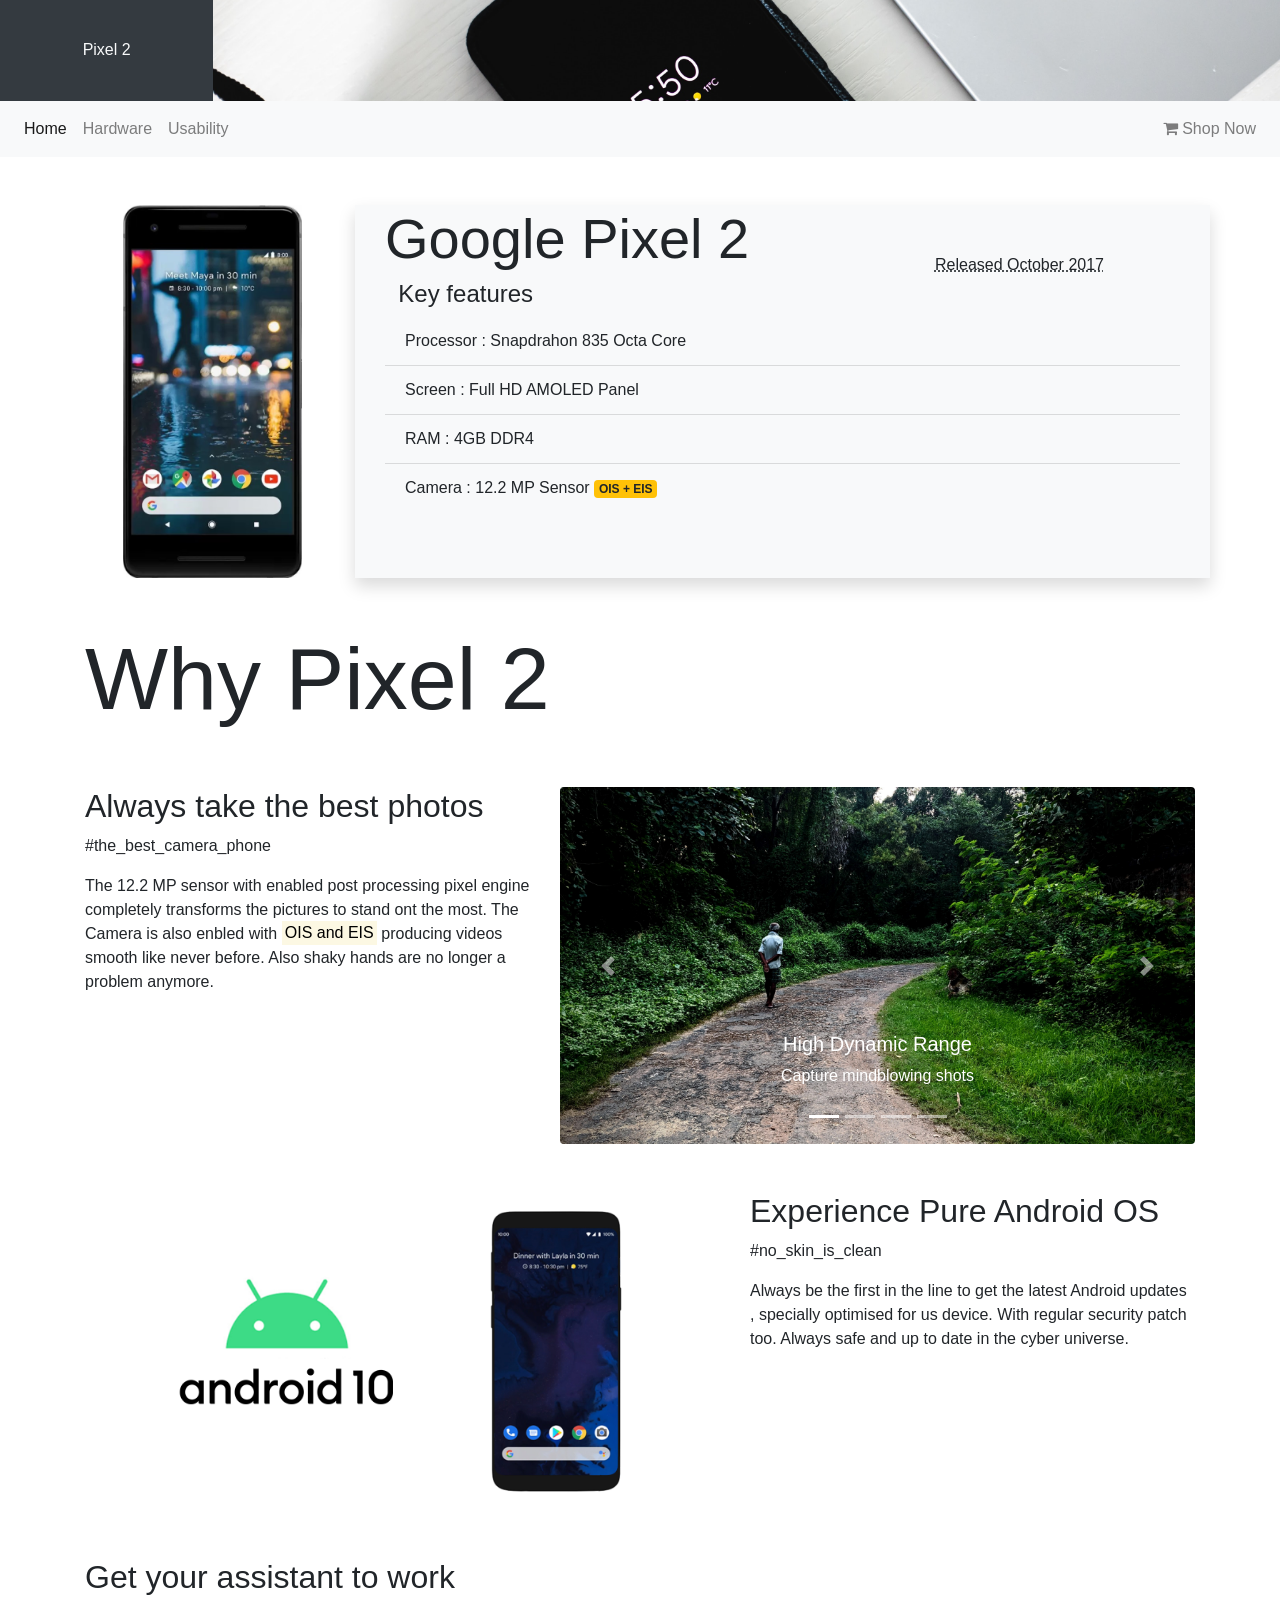
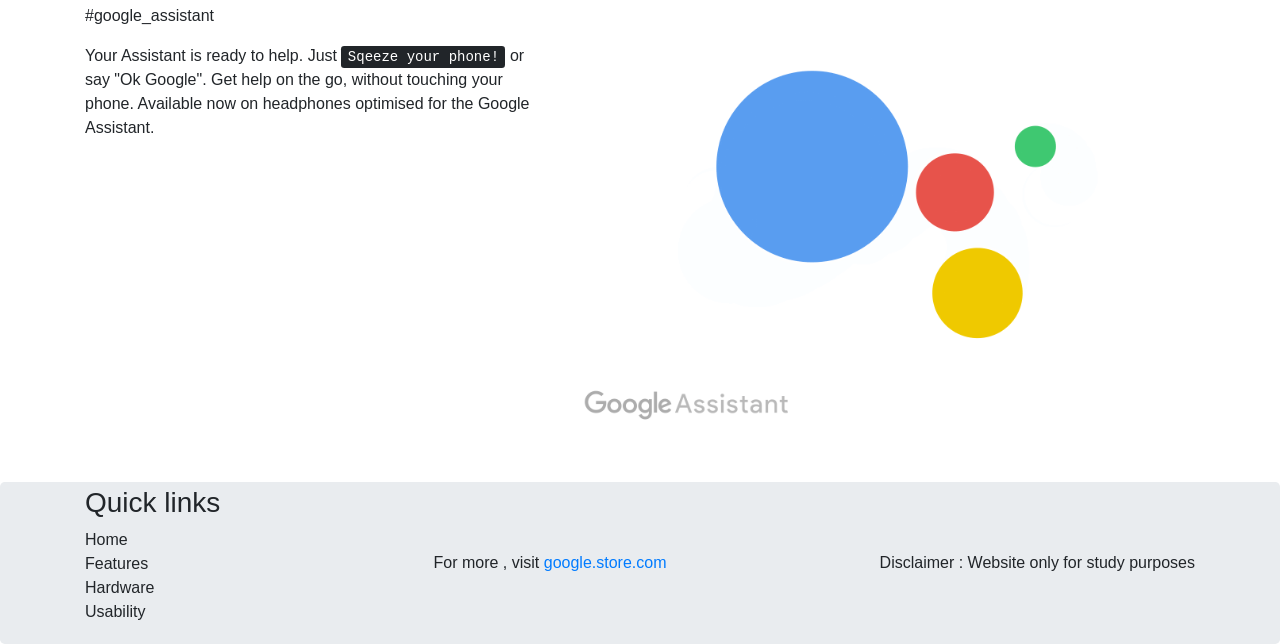
==== commit b38ccf94: "form id" ====
--- a/index.html
+++ b/index.html
@@ -70,32 +70,32 @@
               <div class="row form-group">
                 <label for="name" class="col-sm-4 col-form-label">Name</label>
                 <div class="col-sm-8">
-                  <input type="text" name="name" placeholder="Name" class="form-control">
+                  <input type="text" name="name" id="name" placeholder="Name" class="form-control">
                 </div>
               </div>
               <div class="row form-group">
                 <label for="lastname" class="col-sm-4 col-form-label">Last Name</label>
                 <div class="col-sm-8">
                   <input type 
-                  = "text" name = "lastname" placeholder = "Last Name" class = "form-control">
+                  = "text" name = "lastname" id="lastname" placeholder = "Last Name" class = "form-control">
                 </div>
               </div>
               <div class="row form-group">
                 <label for="phone" class="col-sm-4 col-form-label">Phone</label>
                 <div class="col-sm-8">
-                  <input type="tel" name="phone" placeholder="Phone No." class="form-control">
+                  <input type="tel" name="phone" id="phone" placeholder="Phone No." class="form-control">
                 </div>
               </div>
               <div class="row form-group">
                 <label for="email" class="col-sm-4 col-form-label">Email ID</label>
                 <div class="col-sm-8">
-                  <input type="text" name="email" placeholder="example@abc.com" class="form-control">
+                  <input type="text" name="email" id="email" placeholder="example@abc.com" class="form-control">
                 </div>
               </div>
               <div class="row form-group">
                 <label for="country" class="col-sm-4 col-form-label">Country</label>
                 <div class="col-sm-8">
-                  <select class="form-control">
+                  <select class="form-control" id="country">
                     <option>India</option>
                     <option>USA</option>
                     <option>Russia</option>
@@ -135,7 +135,7 @@
 
             <div class="row">
               <div class=" col-6 ">
-                <h4 class="text-weight-light">&nbsp Key features</h4>
+                <h4 class="text-weight-light">&nbsp; Key features</h4>
               </div>
             </div>
 
